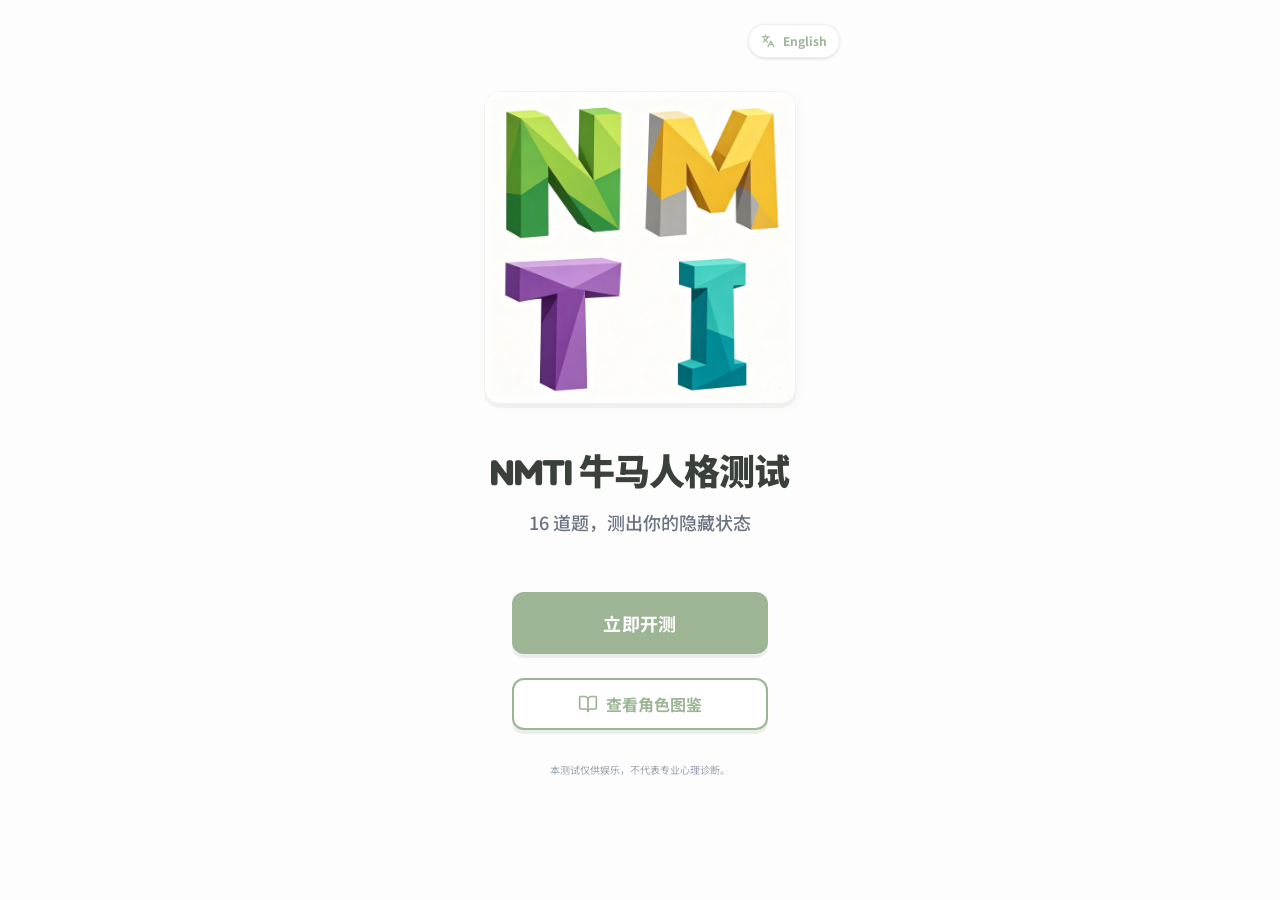
==== public/nmti-app/index.html @ bafdb342 "Fix desktop AI interaction and PPT dragging" ====
<!doctype html>
<html lang="zh-CN">
<head>
  <meta charset="UTF-8">
  <meta name="viewport" content="width=device-width, initial-scale=1.0">
  <title>NMTI 牛马人格测试</title>
  <link rel="stylesheet" href="./assets/index.css">
</head>
<body>
  <div id="root"></div>
  <script type="module" src="./assets/index.js"></script>
</body>
</html>
---- public/nmti-app/assets/index.css ----
@import"https://fonts.googleapis.com/css2?family=Fredoka:wght@400;600&family=Noto+Sans+SC:wght@400;700&display=swap";/*! tailwindcss v4.3.0 | MIT License | https://tailwindcss.com */@layer properties{@supports (((-webkit-hyphens:none)) and (not (margin-trim:inline))) or ((-moz-orient:inline) and (not (color:rgb(from red r g b)))){*,:before,:after,::backdrop{--tw-space-y-reverse:0;--tw-border-style:solid;--tw-leading:initial;--tw-font-weight:initial;--tw-tracking:initial;--tw-shadow:0 0 #0000;--tw-shadow-color:initial;--tw-shadow-alpha:100%;--tw-inset-shadow:0 0 #0000;--tw-inset-shadow-color:initial;--tw-inset-shadow-alpha:100%;--tw-ring-color:initial;--tw-ring-shadow:0 0 #0000;--tw-inset-ring-color:initial;--tw-inset-ring-shadow:0 0 #0000;--tw-ring-inset:initial;--tw-ring-offset-width:0px;--tw-ring-offset-color:#fff;--tw-ring-offset-shadow:0 0 #0000;--tw-blur:initial;--tw-brightness:initial;--tw-contrast:initial;--tw-grayscale:initial;--tw-hue-rotate:initial;--tw-invert:initial;--tw-opacity:initial;--tw-saturate:initial;--tw-sepia:initial;--tw-drop-shadow:initial;--tw-drop-shadow-color:initial;--tw-drop-shadow-alpha:100%;--tw-drop-shadow-size:initial;--tw-backdrop-blur:initial;--tw-backdrop-brightness:initial;--tw-backdrop-contrast:initial;--tw-backdrop-grayscale:initial;--tw-backdrop-hue-rotate:initial;--tw-backdrop-invert:initial;--tw-backdrop-opacity:initial;--tw-backdrop-saturate:initial;--tw-backdrop-sepia:initial;--tw-scale-x:1;--tw-scale-y:1;--tw-scale-z:1}}}@layer theme{:root,:host{--font-sans:"Noto Sans SC", "PingFang SC", "Microsoft YaHei", sans-serif;--font-mono:ui-monospace, SFMono-Regular, Menlo, Monaco, Consolas, "Liberation Mono", "Courier New", monospace;--color-gray-50:oklch(98.5% .002 247.839);--color-gray-100:oklch(96.7% .003 264.542);--color-gray-200:oklch(92.8% .006 264.531);--color-gray-400:oklch(70.7% .022 261.325);--color-gray-500:oklch(55.1% .027 264.364);--color-gray-600:oklch(44.6% .03 256.802);--color-gray-700:oklch(37.3% .034 259.733);--color-white:#fff;--spacing:.25rem;--container-md:28rem;--text-xs:.75rem;--text-xs--line-height:calc(1 / .75);--text-sm:.875rem;--text-sm--line-height:calc(1.25 / .875);--text-base:1rem;--text-base--line-height: 1.5 ;--text-lg:1.125rem;--text-lg--line-height:calc(1.75 / 1.125);--text-xl:1.25rem;--text-xl--line-height:calc(1.75 / 1.25);--text-2xl:1.5rem;--text-2xl--line-height:calc(2 / 1.5);--text-4xl:2.25rem;--text-4xl--line-height:calc(2.5 / 2.25);--font-weight-medium:500;--font-weight-bold:700;--font-weight-black:900;--tracking-tight:-.025em;--tracking-wide:.025em;--tracking-wider:.05em;--tracking-widest:.1em;--leading-relaxed:1.625;--radius-lg:.5rem;--radius-xl:.75rem;--radius-2xl:1rem;--default-transition-duration:.15s;--default-transition-timing-function:cubic-bezier(.4, 0, .2, 1);--default-font-family:var(--font-sans);--default-mono-font-family:var(--font-mono);--font-display:"Fredoka", "Noto Sans SC", sans-serif;--color-nmti-bg:#f2f5f2;--color-nmti-text:#3a403a}}@layer base{*,:after,:before,::backdrop{box-sizing:border-box;border:0 solid;margin:0;padding:0}::file-selector-button{box-sizing:border-box;border:0 solid;margin:0;padding:0}html,:host{-webkit-text-size-adjust:100%;-moz-tab-size:4;tab-size:4;line-height:1.5;font-family:var(--default-font-family,ui-sans-serif, system-ui, sans-serif, "Apple Color Emoji", "Segoe UI Emoji", "Segoe UI Symbol", "Noto Color Emoji");font-feature-settings:var(--default-font-feature-settings,normal);font-variation-settings:var(--default-font-variation-settings,normal);-webkit-tap-highlight-color:transparent}hr{height:0;color:inherit;border-top-width:1px}abbr:where([title]){-webkit-text-decoration:underline dotted;text-decoration:underline dotted}h1,h2,h3,h4,h5,h6{font-size:inherit;font-weight:inherit}a{color:inherit;-webkit-text-decoration:inherit;text-decoration:inherit}b,strong{font-weight:bolder}code,kbd,samp,pre{font-family:var(--default-mono-font-family,ui-monospace, SFMono-Regular, Menlo, Monaco, Consolas, "Liberation Mono", "Courier New", monospace);font-feature-settings:var(--default-mono-font-feature-settings,normal);font-variation-settings:var(--default-mono-font-variation-settings,normal);font-size:1em}small{font-size:80%}sub,sup{vertical-align:baseline;font-size:75%;line-height:0;position:relative}sub{bottom:-.25em}sup{top:-.5em}table{text-indent:0;border-color:inherit;border-collapse:collapse}:-moz-focusring{outline:auto}progress{vertical-align:baseline}summary{display:list-item}ol,ul,menu{list-style:none}img,svg,video,canvas,audio,iframe,embed,object{vertical-align:middle;display:block}img,video{max-width:100%;height:auto}button,input,select,optgroup,textarea{font:inherit;font-feature-settings:inherit;font-variation-settings:inherit;letter-spacing:inherit;color:inherit;opacity:1;background-color:#0000;border-radius:0}::file-selector-button{font:inherit;font-feature-settings:inherit;font-variation-settings:inherit;letter-spacing:inherit;color:inherit;opacity:1;background-color:#0000;border-radius:0}:where(select:is([multiple],[size])) optgroup{font-weight:bolder}:where(select:is([multiple],[size])) optgroup option{padding-inline-start:20px}::file-selector-button{margin-inline-end:4px}::placeholder{opacity:1}@supports (not ((-webkit-appearance:-apple-pay-button))) or (contain-intrinsic-size:1px){::placeholder{color:currentColor}@supports (color:color-mix(in lab,red,red)){::placeholder{color:color-mix(in oklab,currentcolor 50%,transparent)}}}textarea{resize:vertical}::-webkit-search-decoration{-webkit-appearance:none}::-webkit-date-and-time-value{min-height:1lh;text-align:inherit}::-webkit-datetime-edit{display:inline-flex}::-webkit-datetime-edit-fields-wrapper{padding:0}::-webkit-datetime-edit{padding-block:0}::-webkit-datetime-edit-year-field{padding-block:0}::-webkit-datetime-edit-month-field{padding-block:0}::-webkit-datetime-edit-day-field{padding-block:0}::-webkit-datetime-edit-hour-field{padding-block:0}::-webkit-datetime-edit-minute-field{padding-block:0}::-webkit-datetime-edit-second-field{padding-block:0}::-webkit-datetime-edit-millisecond-field{padding-block:0}::-webkit-datetime-edit-meridiem-field{padding-block:0}::-webkit-calendar-picker-indicator{line-height:1}:-moz-ui-invalid{box-shadow:none}button,input:where([type=button],[type=reset],[type=submit]){-webkit-appearance:button;-moz-appearance:button;appearance:button}::file-selector-button{-webkit-appearance:button;-moz-appearance:button;appearance:button}::-webkit-inner-spin-button{height:auto}::-webkit-outer-spin-button{height:auto}[hidden]:where(:not([hidden=until-found])){display:none!important}body{background-color:var(--color-nmti-bg);font-family:var(--font-sans);color:var(--color-nmti-text);-webkit-tap-highlight-color:transparent}.nmti-shadow{border:1px solid #9db49526;box-shadow:4px 4px 12px #00000008,0 4px #9db4951a}.nmti-button-shadow{border:1px solid #9db4954d;box-shadow:0 4px #9db49533}.nmti-button-shadow:active{transform:translateY(3px);box-shadow:0 1px #9db4951a}}@layer components;@layer utilities{.absolute{position:absolute}.relative{position:relative}.-top-4{top:calc(var(--spacing) * -4)}.top-6{top:calc(var(--spacing) * 6)}.-right-2{right:calc(var(--spacing) * -2)}.right-6{right:calc(var(--spacing) * 6)}.mx-auto{margin-inline:auto}.mt-8{margin-top:calc(var(--spacing) * 8)}.mt-12{margin-top:calc(var(--spacing) * 12)}.mb-2{margin-bottom:calc(var(--spacing) * 2)}.mb-3{margin-bottom:calc(var(--spacing) * 3)}.mb-4{margin-bottom:calc(var(--spacing) * 4)}.mb-6{margin-bottom:calc(var(--spacing) * 6)}.mb-8{margin-bottom:calc(var(--spacing) * 8)}.mb-10{margin-bottom:calc(var(--spacing) * 10)}.mb-12{margin-bottom:calc(var(--spacing) * 12)}.mb-14{margin-bottom:calc(var(--spacing) * 14)}.-ml-2{margin-left:calc(var(--spacing) * -2)}.block{display:block}.flex{display:flex}.grid{display:grid}.hidden{display:none}.inline-block{display:inline-block}.h-2{height:calc(var(--spacing) * 2)}.h-5{height:calc(var(--spacing) * 5)}.h-16{height:calc(var(--spacing) * 16)}.h-20{height:calc(var(--spacing) * 20)}.h-64{height:calc(var(--spacing) * 64)}.h-full{height:100%}.min-h-\[160px\]{min-height:160px}.min-h-screen{min-height:100vh}.w-1\.5{width:calc(var(--spacing) * 1.5)}.w-16{width:calc(var(--spacing) * 16)}.w-20{width:calc(var(--spacing) * 20)}.w-64{width:calc(var(--spacing) * 64)}.w-\[85\%\]{width:85%}.w-full{width:100%}.max-w-md{max-width:var(--container-md)}.min-w-\[40px\]{min-width:40px}.flex-1{flex:1}.flex-shrink-0{flex-shrink:0}.rotate-6{rotate:6deg}.grid-cols-1{grid-template-columns:repeat(1,minmax(0,1fr))}.flex-col{flex-direction:column}.flex-wrap{flex-wrap:wrap}.items-center{align-items:center}.items-start{align-items:flex-start}.justify-center{justify-content:center}.gap-2{gap:calc(var(--spacing) * 2)}.gap-4{gap:calc(var(--spacing) * 4)}.gap-6{gap:calc(var(--spacing) * 6)}:where(.space-y-2>:not(:last-child)){--tw-space-y-reverse:0;margin-block-start:calc(calc(var(--spacing) * 2) * var(--tw-space-y-reverse));margin-block-end:calc(calc(var(--spacing) * 2) * calc(1 - var(--tw-space-y-reverse)))}:where(.space-y-3>:not(:last-child)){--tw-space-y-reverse:0;margin-block-start:calc(calc(var(--spacing) * 3) * var(--tw-space-y-reverse));margin-block-end:calc(calc(var(--spacing) * 3) * calc(1 - var(--tw-space-y-reverse)))}:where(.space-y-6>:not(:last-child)){--tw-space-y-reverse:0;margin-block-start:calc(calc(var(--spacing) * 6) * var(--tw-space-y-reverse));margin-block-end:calc(calc(var(--spacing) * 6) * calc(1 - var(--tw-space-y-reverse)))}.overflow-hidden{overflow:hidden}.overflow-x-hidden{overflow-x:hidden}.rounded-2xl{border-radius:var(--radius-2xl)}.rounded-full{border-radius:3.40282e38px}.rounded-lg{border-radius:var(--radius-lg)}.rounded-xl{border-radius:var(--radius-xl)}.border{border-style:var(--tw-border-style);border-width:1px}.border-2{border-style:var(--tw-border-style);border-width:2px}.border-4{border-style:var(--tw-border-style);border-width:4px}.border-t-4{border-top-style:var(--tw-border-style);border-top-width:4px}.border-l-4{border-left-style:var(--tw-border-style);border-left-width:4px}.border-dashed{--tw-border-style:dashed;border-style:dashed}.border-\[\#9db495\]{border-color:#9db495}.border-\[\#9db495\]\/10{border-color:#9db4951a}.border-\[\#9db495\]\/20{border-color:#9db49533}.border-\[\#9db495\]\/30{border-color:#9db4954d}.border-\[\#b89b5e\]{border-color:#b89b5e}.border-gray-100{border-color:var(--color-gray-100)}.border-gray-200{border-color:var(--color-gray-200)}.border-t-\[\#9db495\]{border-top-color:#9db495}.bg-\[\#9db495\]{background-color:#9db495}.bg-\[\#9db495\]\/5{background-color:#9db4950d}.bg-\[\#9db495\]\/30{background-color:#9db4954d}.bg-\[\#b89b5e\]{background-color:#b89b5e}.bg-\[\#eef1ee\]{background-color:#eef1ee}.bg-\[\#f0f3f0\]{background-color:#f0f3f0}.bg-\[\#f2f5f2\]{background-color:#f2f5f2}.bg-\[\#fcfdfc\]{background-color:#fcfdfc}.bg-gray-50{background-color:var(--color-gray-50)}.bg-gray-200{background-color:var(--color-gray-200)}.bg-transparent{background-color:#0000}.bg-white{background-color:var(--color-white)}.bg-white\/50{background-color:#ffffff80}@supports (color:color-mix(in lab,red,red)){.bg-white\/50{background-color:color-mix(in oklab,var(--color-white) 50%,transparent)}}.bg-white\/80{background-color:#fffc}@supports (color:color-mix(in lab,red,red)){.bg-white\/80{background-color:color-mix(in oklab,var(--color-white) 80%,transparent)}}.object-cover{object-fit:cover}.p-2{padding:calc(var(--spacing) * 2)}.p-3{padding:calc(var(--spacing) * 3)}.p-5{padding:calc(var(--spacing) * 5)}.p-6{padding:calc(var(--spacing) * 6)}.p-8{padding:calc(var(--spacing) * 8)}.p-10{padding:calc(var(--spacing) * 10)}.px-3{padding-inline:calc(var(--spacing) * 3)}.px-4{padding-inline:calc(var(--spacing) * 4)}.px-6{padding-inline:calc(var(--spacing) * 6)}.px-8{padding-inline:calc(var(--spacing) * 8)}.py-1\.5{padding-block:calc(var(--spacing) * 1.5)}.py-2{padding-block:calc(var(--spacing) * 2)}.py-3{padding-block:calc(var(--spacing) * 3)}.py-4{padding-block:calc(var(--spacing) * 4)}.py-10{padding-block:calc(var(--spacing) * 10)}.pt-4{padding-top:calc(var(--spacing) * 4)}.pt-10{padding-top:calc(var(--spacing) * 10)}.pb-6{padding-bottom:calc(var(--spacing) * 6)}.pb-8{padding-bottom:calc(var(--spacing) * 8)}.pb-12{padding-bottom:calc(var(--spacing) * 12)}.text-center{text-align:center}.text-left{text-align:left}.font-display{font-family:var(--font-display)}.text-2xl{font-size:var(--text-2xl);line-height:var(--tw-leading,var(--text-2xl--line-height))}.text-4xl{font-size:var(--text-4xl);line-height:var(--tw-leading,var(--text-4xl--line-height))}.text-base{font-size:var(--text-base);line-height:var(--tw-leading,var(--text-base--line-height))}.text-lg{font-size:var(--text-lg);line-height:var(--tw-leading,var(--text-lg--line-height))}.text-sm{font-size:var(--text-sm);line-height:var(--tw-leading,var(--text-sm--line-height))}.text-xl{font-size:var(--text-xl);line-height:var(--tw-leading,var(--text-xl--line-height))}.text-xs{font-size:var(--text-xs);line-height:var(--tw-leading,var(--text-xs--line-height))}.text-\[10px\]{font-size:10px}.leading-relaxed{--tw-leading:var(--leading-relaxed);line-height:var(--leading-relaxed)}.font-black{--tw-font-weight:var(--font-weight-black);font-weight:var(--font-weight-black)}.font-bold{--tw-font-weight:var(--font-weight-bold);font-weight:var(--font-weight-bold)}.font-medium{--tw-font-weight:var(--font-weight-medium);font-weight:var(--font-weight-medium)}.tracking-tight{--tw-tracking:var(--tracking-tight);letter-spacing:var(--tracking-tight)}.tracking-wide{--tw-tracking:var(--tracking-wide);letter-spacing:var(--tracking-wide)}.tracking-wider{--tw-tracking:var(--tracking-wider);letter-spacing:var(--tracking-wider)}.tracking-widest{--tw-tracking:var(--tracking-widest);letter-spacing:var(--tracking-widest)}.text-\[\#3a403a\]{color:#3a403a}.text-\[\#9db495\]{color:#9db495}.text-\[\#9db495\]\/50{color:#9db49580}.text-\[\#9db495\]\/60{color:#9db49599}.text-\[\#b89b5e\]{color:#b89b5e}.text-gray-400{color:var(--color-gray-400)}.text-gray-500{color:var(--color-gray-500)}.text-gray-600{color:var(--color-gray-600)}.text-gray-700{color:var(--color-gray-700)}.text-white{color:var(--color-white)}.uppercase{text-transform:uppercase}.italic{font-style:italic}.opacity-60{opacity:.6}.shadow-lg{--tw-shadow:0 10px 15px -3px var(--tw-shadow-color,#0000001a), 0 4px 6px -4px var(--tw-shadow-color,#0000001a);box-shadow:var(--tw-inset-shadow),var(--tw-inset-ring-shadow),var(--tw-ring-offset-shadow),var(--tw-ring-shadow),var(--tw-shadow)}.shadow-sm{--tw-shadow:0 1px 3px 0 var(--tw-shadow-color,#0000001a), 0 1px 2px -1px var(--tw-shadow-color,#0000001a);box-shadow:var(--tw-inset-shadow),var(--tw-inset-ring-shadow),var(--tw-ring-offset-shadow),var(--tw-ring-shadow),var(--tw-shadow)}.grayscale{--tw-grayscale:grayscale(100%);filter:var(--tw-blur,) var(--tw-brightness,) var(--tw-contrast,) var(--tw-grayscale,) var(--tw-hue-rotate,) var(--tw-invert,) var(--tw-saturate,) var(--tw-sepia,) var(--tw-drop-shadow,)}.backdrop-blur{--tw-backdrop-blur:blur(8px);-webkit-backdrop-filter:var(--tw-backdrop-blur,) var(--tw-backdrop-brightness,) var(--tw-backdrop-contrast,) var(--tw-backdrop-grayscale,) var(--tw-backdrop-hue-rotate,) var(--tw-backdrop-invert,) var(--tw-backdrop-opacity,) var(--tw-backdrop-saturate,) var(--tw-backdrop-sepia,);backdrop-filter:var(--tw-backdrop-blur,) var(--tw-backdrop-brightness,) var(--tw-backdrop-contrast,) var(--tw-backdrop-grayscale,) var(--tw-backdrop-hue-rotate,) var(--tw-backdrop-invert,) var(--tw-backdrop-opacity,) var(--tw-backdrop-saturate,) var(--tw-backdrop-sepia,)}.transition{transition-property:color,background-color,border-color,outline-color,text-decoration-color,fill,stroke,--tw-gradient-from,--tw-gradient-via,--tw-gradient-to,opacity,box-shadow,transform,translate,scale,rotate,filter,-webkit-backdrop-filter,backdrop-filter,display,content-visibility,overlay,pointer-events;transition-timing-function:var(--tw-ease,var(--default-transition-timing-function));transition-duration:var(--tw-duration,var(--default-transition-duration))}.transition-all{transition-property:all;transition-timing-function:var(--tw-ease,var(--default-transition-timing-function));transition-duration:var(--tw-duration,var(--default-transition-duration))}.select-none{-webkit-user-select:none;user-select:none}@media(hover:hover){.hover\:border-\[\#9db495\]\/30:hover{border-color:#9db4954d}}.active\:scale-95:active{--tw-scale-x:95%;--tw-scale-y:95%;--tw-scale-z:95%;scale:var(--tw-scale-x) var(--tw-scale-y)}}.page-enter{opacity:0;transform:translateY(10px)}.page-enter-active{opacity:1;transition:opacity .3s,transform .3s;transform:translateY(0)}@property --tw-space-y-reverse{syntax:"*";inherits:false;initial-value:0}@property --tw-border-style{syntax:"*";inherits:false;initial-value:solid}@property --tw-leading{syntax:"*";inherits:false}@property --tw-font-weight{syntax:"*";inherits:false}@property --tw-tracking{syntax:"*";inherits:false}@property --tw-shadow{syntax:"*";inherits:false;initial-value:0 0 #0000}@property --tw-shadow-color{syntax:"*";inherits:false}@property --tw-shadow-alpha{syntax:"<percentage>";inherits:false;initial-value:100%}@property --tw-inset-shadow{syntax:"*";inherits:false;initial-value:0 0 #0000}@property --tw-inset-shadow-color{syntax:"*";inherits:false}@property --tw-inset-shadow-alpha{syntax:"<percentage>";inherits:false;initial-value:100%}@property --tw-ring-color{syntax:"*";inherits:false}@property --tw-ring-shadow{syntax:"*";inherits:false;initial-value:0 0 #0000}@property --tw-inset-ring-color{syntax:"*";inherits:false}@property --tw-inset-ring-shadow{syntax:"*";inherits:false;initial-value:0 0 #0000}@property --tw-ring-inset{syntax:"*";inherits:false}@property --tw-ring-offset-width{syntax:"<length>";inherits:false;initial-value:0}@property --tw-ring-offset-color{syntax:"*";inherits:false;initial-value:#fff}@property --tw-ring-offset-shadow{syntax:"*";inherits:false;initial-value:0 0 #0000}@property --tw-blur{syntax:"*";inherits:false}@property --tw-brightness{syntax:"*";inherits:false}@property --tw-contrast{syntax:"*";inherits:false}@property --tw-grayscale{syntax:"*";inherits:false}@property --tw-hue-rotate{syntax:"*";inherits:false}@property --tw-invert{syntax:"*";inherits:false}@property --tw-opacity{syntax:"*";inherits:false}@property --tw-saturate{syntax:"*";inherits:false}@property --tw-sepia{syntax:"*";inherits:false}@property --tw-drop-shadow{syntax:"*";inherits:false}@property --tw-drop-shadow-color{syntax:"*";inherits:false}@property --tw-drop-shadow-alpha{syntax:"<percentage>";inherits:false;initial-value:100%}@property --tw-drop-shadow-size{syntax:"*";inherits:false}@property --tw-backdrop-blur{syntax:"*";inherits:false}@property --tw-backdrop-brightness{syntax:"*";inherits:false}@property --tw-backdrop-contrast{syntax:"*";inherits:false}@property --tw-backdrop-grayscale{syntax:"*";inherits:false}@property --tw-backdrop-hue-rotate{syntax:"*";inherits:false}@property --tw-backdrop-invert{syntax:"*";inherits:false}@property --tw-backdrop-opacity{syntax:"*";inherits:false}@property --tw-backdrop-saturate{syntax:"*";inherits:false}@property --tw-backdrop-sepia{syntax:"*";inherits:false}@property --tw-scale-x{syntax:"*";inherits:false;initial-value:1}@property --tw-scale-y{syntax:"*";inherits:false;initial-value:1}@property --tw-scale-z{syntax:"*";inherits:false;initial-value:1}
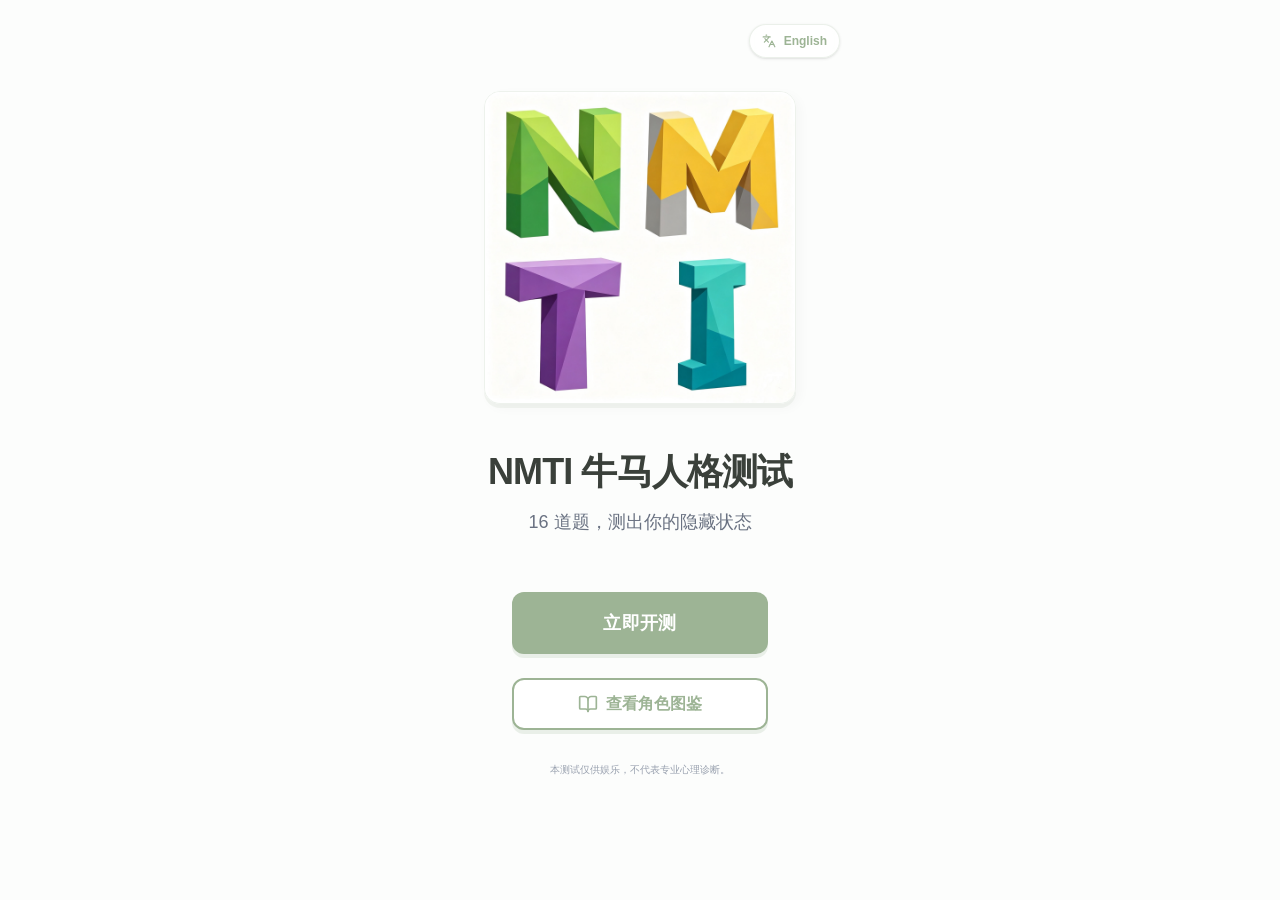
==== commit 181e0db4: "Stabilize desktop NMTI loading" ====
--- a/public/nmti-app/index.html
+++ b/public/nmti-app/index.html
@@ -4,7 +4,8 @@
   <meta charset="UTF-8">
   <meta name="viewport" content="width=device-width, initial-scale=1.0">
   <title>NMTI 牛马人格测试</title>
-  <link rel="stylesheet" href="./assets/index.css">
+  <link rel="stylesheet" href="./assets/index.css?v=20260815-1">
+  <link rel="stylesheet" href="./embed.css?v=20260815-2">
 </head>
 <body>
   <div id="root"></div>
--- a/public/nmti-app/assets/index.css
+++ b/public/nmti-app/assets/index.css
@@ -1 +1 @@
-@import"https://fonts.googleapis.com/css2?family=Fredoka:wght@400;600&family=Noto+Sans+SC:wght@400;700&display=swap";/*! tailwindcss v4.3.0 | MIT License | https://tailwindcss.com */@layer properties{@supports (((-webkit-hyphens:none)) and (not (margin-trim:inline))) or ((-moz-orient:inline) and (not (color:rgb(from red r g b)))){*,:before,:after,::backdrop{--tw-space-y-reverse:0;--tw-border-style:solid;--tw-leading:initial;--tw-font-weight:initial;--tw-tracking:initial;--tw-shadow:0 0 #0000;--tw-shadow-color:initial;--tw-shadow-alpha:100%;--tw-inset-shadow:0 0 #0000;--tw-inset-shadow-color:initial;--tw-inset-shadow-alpha:100%;--tw-ring-color:initial;--tw-ring-shadow:0 0 #0000;--tw-inset-ring-color:initial;--tw-inset-ring-shadow:0 0 #0000;--tw-ring-inset:initial;--tw-ring-offset-width:0px;--tw-ring-offset-color:#fff;--tw-ring-offset-shadow:0 0 #0000;--tw-blur:initial;--tw-brightness:initial;--tw-contrast:initial;--tw-grayscale:initial;--tw-hue-rotate:initial;--tw-invert:initial;--tw-opacity:initial;--tw-saturate:initial;--tw-sepia:initial;--tw-drop-shadow:initial;--tw-drop-shadow-color:initial;--tw-drop-shadow-alpha:100%;--tw-drop-shadow-size:initial;--tw-backdrop-blur:initial;--tw-backdrop-brightness:initial;--tw-backdrop-contrast:initial;--tw-backdrop-grayscale:initial;--tw-backdrop-hue-rotate:initial;--tw-backdrop-invert:initial;--tw-backdrop-opacity:initial;--tw-backdrop-saturate:initial;--tw-backdrop-sepia:initial;--tw-scale-x:1;--tw-scale-y:1;--tw-scale-z:1}}}@layer theme{:root,:host{--font-sans:"Noto Sans SC", "PingFang SC", "Microsoft YaHei", sans-serif;--font-mono:ui-monospace, SFMono-Regular, Menlo, Monaco, Consolas, "Liberation Mono", "Courier New", monospace;--color-gray-50:oklch(98.5% .002 247.839);--color-gray-100:oklch(96.7% .003 264.542);--color-gray-200:oklch(92.8% .006 264.531);--color-gray-400:oklch(70.7% .022 261.325);--color-gray-500:oklch(55.1% .027 264.364);--color-gray-600:oklch(44.6% .03 256.802);--color-gray-700:oklch(37.3% .034 259.733);--color-white:#fff;--spacing:.25rem;--container-md:28rem;--text-xs:.75rem;--text-xs--line-height:calc(1 / .75);--text-sm:.875rem;--text-sm--line-height:calc(1.25 / .875);--text-base:1rem;--text-base--line-height: 1.5 ;--text-lg:1.125rem;--text-lg--line-height:calc(1.75 / 1.125);--text-xl:1.25rem;--text-xl--line-height:calc(1.75 / 1.25);--text-2xl:1.5rem;--text-2xl--line-height:calc(2 / 1.5);--text-4xl:2.25rem;--text-4xl--line-height:calc(2.5 / 2.25);--font-weight-medium:500;--font-weight-bold:700;--font-weight-black:900;--tracking-tight:-.025em;--tracking-wide:.025em;--tracking-wider:.05em;--tracking-widest:.1em;--leading-relaxed:1.625;--radius-lg:.5rem;--radius-xl:.75rem;--radius-2xl:1rem;--default-transition-duration:.15s;--default-transition-timing-function:cubic-bezier(.4, 0, .2, 1);--default-font-family:var(--font-sans);--default-mono-font-family:var(--font-mono);--font-display:"Fredoka", "Noto Sans SC", sans-serif;--color-nmti-bg:#f2f5f2;--color-nmti-text:#3a403a}}@layer base{*,:after,:before,::backdrop{box-sizing:border-box;border:0 solid;margin:0;padding:0}::file-selector-button{box-sizing:border-box;border:0 solid;margin:0;padding:0}html,:host{-webkit-text-size-adjust:100%;-moz-tab-size:4;tab-size:4;line-height:1.5;font-family:var(--default-font-family,ui-sans-serif, system-ui, sans-serif, "Apple Color Emoji", "Segoe UI Emoji", "Segoe UI Symbol", "Noto Color Emoji");font-feature-settings:var(--default-font-feature-settings,normal);font-variation-settings:var(--default-font-variation-settings,normal);-webkit-tap-highlight-color:transparent}hr{height:0;color:inherit;border-top-width:1px}abbr:where([title]){-webkit-text-decoration:underline dotted;text-decoration:underline dotted}h1,h2,h3,h4,h5,h6{font-size:inherit;font-weight:inherit}a{color:inherit;-webkit-text-decoration:inherit;text-decoration:inherit}b,strong{font-weight:bolder}code,kbd,samp,pre{font-family:var(--default-mono-font-family,ui-monospace, SFMono-Regular, Menlo, Monaco, Consolas, "Liberation Mono", "Courier New", monospace);font-feature-settings:var(--default-mono-font-feature-settings,normal);font-variation-settings:var(--default-mono-font-variation-settings,normal);font-size:1em}small{font-size:80%}sub,sup{vertical-align:baseline;font-size:75%;line-height:0;position:relative}sub{bottom:-.25em}sup{top:-.5em}table{text-indent:0;border-color:inherit;border-collapse:collapse}:-moz-focusring{outline:auto}progress{vertical-align:baseline}summary{display:list-item}ol,ul,menu{list-style:none}img,svg,video,canvas,audio,iframe,embed,object{vertical-align:middle;display:block}img,video{max-width:100%;height:auto}button,input,select,optgroup,textarea{font:inherit;font-feature-settings:inherit;font-variation-settings:inherit;letter-spacing:inherit;color:inherit;opacity:1;background-color:#0000;border-radius:0}::file-selector-button{font:inherit;font-feature-settings:inherit;font-variation-settings:inherit;letter-spacing:inherit;color:inherit;opacity:1;background-color:#0000;border-radius:0}:where(select:is([multiple],[size])) optgroup{font-weight:bolder}:where(select:is([multiple],[size])) optgroup option{padding-inline-start:20px}::file-selector-button{margin-inline-end:4px}::placeholder{opacity:1}@supports (not ((-webkit-appearance:-apple-pay-button))) or (contain-intrinsic-size:1px){::placeholder{color:currentColor}@supports (color:color-mix(in lab,red,red)){::placeholder{color:color-mix(in oklab,currentcolor 50%,transparent)}}}textarea{resize:vertical}::-webkit-search-decoration{-webkit-appearance:none}::-webkit-date-and-time-value{min-height:1lh;text-align:inherit}::-webkit-datetime-edit{display:inline-flex}::-webkit-datetime-edit-fields-wrapper{padding:0}::-webkit-datetime-edit{padding-block:0}::-webkit-datetime-edit-year-field{padding-block:0}::-webkit-datetime-edit-month-field{padding-block:0}::-webkit-datetime-edit-day-field{padding-block:0}::-webkit-datetime-edit-hour-field{padding-block:0}::-webkit-datetime-edit-minute-field{padding-block:0}::-webkit-datetime-edit-second-field{padding-block:0}::-webkit-datetime-edit-millisecond-field{padding-block:0}::-webkit-datetime-edit-meridiem-field{padding-block:0}::-webkit-calendar-picker-indicator{line-height:1}:-moz-ui-invalid{box-shadow:none}button,input:where([type=button],[type=reset],[type=submit]){-webkit-appearance:button;-moz-appearance:button;appearance:button}::file-selector-button{-webkit-appearance:button;-moz-appearance:button;appearance:button}::-webkit-inner-spin-button{height:auto}::-webkit-outer-spin-button{height:auto}[hidden]:where(:not([hidden=until-found])){display:none!important}body{background-color:var(--color-nmti-bg);font-family:var(--font-sans);color:var(--color-nmti-text);-webkit-tap-highlight-color:transparent}.nmti-shadow{border:1px solid #9db49526;box-shadow:4px 4px 12px #00000008,0 4px #9db4951a}.nmti-button-shadow{border:1px solid #9db4954d;box-shadow:0 4px #9db49533}.nmti-button-shadow:active{transform:translateY(3px);box-shadow:0 1px #9db4951a}}@layer components;@layer utilities{.absolute{position:absolute}.relative{position:relative}.-top-4{top:calc(var(--spacing) * -4)}.top-6{top:calc(var(--spacing) * 6)}.-right-2{right:calc(var(--spacing) * -2)}.right-6{right:calc(var(--spacing) * 6)}.mx-auto{margin-inline:auto}.mt-8{margin-top:calc(var(--spacing) * 8)}.mt-12{margin-top:calc(var(--spacing) * 12)}.mb-2{margin-bottom:calc(var(--spacing) * 2)}.mb-3{margin-bottom:calc(var(--spacing) * 3)}.mb-4{margin-bottom:calc(var(--spacing) * 4)}.mb-6{margin-bottom:calc(var(--spacing) * 6)}.mb-8{margin-bottom:calc(var(--spacing) * 8)}.mb-10{margin-bottom:calc(var(--spacing) * 10)}.mb-12{margin-bottom:calc(var(--spacing) * 12)}.mb-14{margin-bottom:calc(var(--spacing) * 14)}.-ml-2{margin-left:calc(var(--spacing) * -2)}.block{display:block}.flex{display:flex}.grid{display:grid}.hidden{display:none}.inline-block{display:inline-block}.h-2{height:calc(var(--spacing) * 2)}.h-5{height:calc(var(--spacing) * 5)}.h-16{height:calc(var(--spacing) * 16)}.h-20{height:calc(var(--spacing) * 20)}.h-64{height:calc(var(--spacing) * 64)}.h-full{height:100%}.min-h-\[160px\]{min-height:160px}.min-h-screen{min-height:100vh}.w-1\.5{width:calc(var(--spacing) * 1.5)}.w-16{width:calc(var(--spacing) * 16)}.w-20{width:calc(var(--spacing) * 20)}.w-64{width:calc(var(--spacing) * 64)}.w-\[85\%\]{width:85%}.w-full{width:100%}.max-w-md{max-width:var(--container-md)}.min-w-\[40px\]{min-width:40px}.flex-1{flex:1}.flex-shrink-0{flex-shrink:0}.rotate-6{rotate:6deg}.grid-cols-1{grid-template-columns:repeat(1,minmax(0,1fr))}.flex-col{flex-direction:column}.flex-wrap{flex-wrap:wrap}.items-center{align-items:center}.items-start{align-items:flex-start}.justify-center{justify-content:center}.gap-2{gap:calc(var(--spacing) * 2)}.gap-4{gap:calc(var(--spacing) * 4)}.gap-6{gap:calc(var(--spacing) * 6)}:where(.space-y-2>:not(:last-child)){--tw-space-y-reverse:0;margin-block-start:calc(calc(var(--spacing) * 2) * var(--tw-space-y-reverse));margin-block-end:calc(calc(var(--spacing) * 2) * calc(1 - var(--tw-space-y-reverse)))}:where(.space-y-3>:not(:last-child)){--tw-space-y-reverse:0;margin-block-start:calc(calc(var(--spacing) * 3) * var(--tw-space-y-reverse));margin-block-end:calc(calc(var(--spacing) * 3) * calc(1 - var(--tw-space-y-reverse)))}:where(.space-y-6>:not(:last-child)){--tw-space-y-reverse:0;margin-block-start:calc(calc(var(--spacing) * 6) * var(--tw-space-y-reverse));margin-block-end:calc(calc(var(--spacing) * 6) * calc(1 - var(--tw-space-y-reverse)))}.overflow-hidden{overflow:hidden}.overflow-x-hidden{overflow-x:hidden}.rounded-2xl{border-radius:var(--radius-2xl)}.rounded-full{border-radius:3.40282e38px}.rounded-lg{border-radius:var(--radius-lg)}.rounded-xl{border-radius:var(--radius-xl)}.border{border-style:var(--tw-border-style);border-width:1px}.border-2{border-style:var(--tw-border-style);border-width:2px}.border-4{border-style:var(--tw-border-style);border-width:4px}.border-t-4{border-top-style:var(--tw-border-style);border-top-width:4px}.border-l-4{border-left-style:var(--tw-border-style);border-left-width:4px}.border-dashed{--tw-border-style:dashed;border-style:dashed}.border-\[\#9db495\]{border-color:#9db495}.border-\[\#9db495\]\/10{border-color:#9db4951a}.border-\[\#9db495\]\/20{border-color:#9db49533}.border-\[\#9db495\]\/30{border-color:#9db4954d}.border-\[\#b89b5e\]{border-color:#b89b5e}.border-gray-100{border-color:var(--color-gray-100)}.border-gray-200{border-color:var(--color-gray-200)}.border-t-\[\#9db495\]{border-top-color:#9db495}.bg-\[\#9db495\]{background-color:#9db495}.bg-\[\#9db495\]\/5{background-color:#9db4950d}.bg-\[\#9db495\]\/30{background-color:#9db4954d}.bg-\[\#b89b5e\]{background-color:#b89b5e}.bg-\[\#eef1ee\]{background-color:#eef1ee}.bg-\[\#f0f3f0\]{background-color:#f0f3f0}.bg-\[\#f2f5f2\]{background-color:#f2f5f2}.bg-\[\#fcfdfc\]{background-color:#fcfdfc}.bg-gray-50{background-color:var(--color-gray-50)}.bg-gray-200{background-color:var(--color-gray-200)}.bg-transparent{background-color:#0000}.bg-white{background-color:var(--color-white)}.bg-white\/50{background-color:#ffffff80}@supports (color:color-mix(in lab,red,red)){.bg-white\/50{background-color:color-mix(in oklab,var(--color-white) 50%,transparent)}}.bg-white\/80{background-color:#fffc}@supports (color:color-mix(in lab,red,red)){.bg-white\/80{background-color:color-mix(in oklab,var(--color-white) 80%,transparent)}}.object-cover{object-fit:cover}.p-2{padding:calc(var(--spacing) * 2)}.p-3{padding:calc(var(--spacing) * 3)}.p-5{padding:calc(var(--spacing) * 5)}.p-6{padding:calc(var(--spacing) * 6)}.p-8{padding:calc(var(--spacing) * 8)}.p-10{padding:calc(var(--spacing) * 10)}.px-3{padding-inline:calc(var(--spacing) * 3)}.px-4{padding-inline:calc(var(--spacing) * 4)}.px-6{padding-inline:calc(var(--spacing) * 6)}.px-8{padding-inline:calc(var(--spacing) * 8)}.py-1\.5{padding-block:calc(var(--spacing) * 1.5)}.py-2{padding-block:calc(var(--spacing) * 2)}.py-3{padding-block:calc(var(--spacing) * 3)}.py-4{padding-block:calc(var(--spacing) * 4)}.py-10{padding-block:calc(var(--spacing) * 10)}.pt-4{padding-top:calc(var(--spacing) * 4)}.pt-10{padding-top:calc(var(--spacing) * 10)}.pb-6{padding-bottom:calc(var(--spacing) * 6)}.pb-8{padding-bottom:calc(var(--spacing) * 8)}.pb-12{padding-bottom:calc(var(--spacing) * 12)}.text-center{text-align:center}.text-left{text-align:left}.font-display{font-family:var(--font-display)}.text-2xl{font-size:var(--text-2xl);line-height:var(--tw-leading,var(--text-2xl--line-height))}.text-4xl{font-size:var(--text-4xl);line-height:var(--tw-leading,var(--text-4xl--line-height))}.text-base{font-size:var(--text-base);line-height:var(--tw-leading,var(--text-base--line-height))}.text-lg{font-size:var(--text-lg);line-height:var(--tw-leading,var(--text-lg--line-height))}.text-sm{font-size:var(--text-sm);line-height:var(--tw-leading,var(--text-sm--line-height))}.text-xl{font-size:var(--text-xl);line-height:var(--tw-leading,var(--text-xl--line-height))}.text-xs{font-size:var(--text-xs);line-height:var(--tw-leading,var(--text-xs--line-height))}.text-\[10px\]{font-size:10px}.leading-relaxed{--tw-leading:var(--leading-relaxed);line-height:var(--leading-relaxed)}.font-black{--tw-font-weight:var(--font-weight-black);font-weight:var(--font-weight-black)}.font-bold{--tw-font-weight:var(--font-weight-bold);font-weight:var(--font-weight-bold)}.font-medium{--tw-font-weight:var(--font-weight-medium);font-weight:var(--font-weight-medium)}.tracking-tight{--tw-tracking:var(--tracking-tight);letter-spacing:var(--tracking-tight)}.tracking-wide{--tw-tracking:var(--tracking-wide);letter-spacing:var(--tracking-wide)}.tracking-wider{--tw-tracking:var(--tracking-wider);letter-spacing:var(--tracking-wider)}.tracking-widest{--tw-tracking:var(--tracking-widest);letter-spacing:var(--tracking-widest)}.text-\[\#3a403a\]{color:#3a403a}.text-\[\#9db495\]{color:#9db495}.text-\[\#9db495\]\/50{color:#9db49580}.text-\[\#9db495\]\/60{color:#9db49599}.text-\[\#b89b5e\]{color:#b89b5e}.text-gray-400{color:var(--color-gray-400)}.text-gray-500{color:var(--color-gray-500)}.text-gray-600{color:var(--color-gray-600)}.text-gray-700{color:var(--color-gray-700)}.text-white{color:var(--color-white)}.uppercase{text-transform:uppercase}.italic{font-style:italic}.opacity-60{opacity:.6}.shadow-lg{--tw-shadow:0 10px 15px -3px var(--tw-shadow-color,#0000001a), 0 4px 6px -4px var(--tw-shadow-color,#0000001a);box-shadow:var(--tw-inset-shadow),var(--tw-inset-ring-shadow),var(--tw-ring-offset-shadow),var(--tw-ring-shadow),var(--tw-shadow)}.shadow-sm{--tw-shadow:0 1px 3px 0 var(--tw-shadow-color,#0000001a), 0 1px 2px -1px var(--tw-shadow-color,#0000001a);box-shadow:var(--tw-inset-shadow),var(--tw-inset-ring-shadow),var(--tw-ring-offset-shadow),var(--tw-ring-shadow),var(--tw-shadow)}.grayscale{--tw-grayscale:grayscale(100%);filter:var(--tw-blur,) var(--tw-brightness,) var(--tw-contrast,) var(--tw-grayscale,) var(--tw-hue-rotate,) var(--tw-invert,) var(--tw-saturate,) var(--tw-sepia,) var(--tw-drop-shadow,)}.backdrop-blur{--tw-backdrop-blur:blur(8px);-webkit-backdrop-filter:var(--tw-backdrop-blur,) var(--tw-backdrop-brightness,) var(--tw-backdrop-contrast,) var(--tw-backdrop-grayscale,) var(--tw-backdrop-hue-rotate,) var(--tw-backdrop-invert,) var(--tw-backdrop-opacity,) var(--tw-backdrop-saturate,) var(--tw-backdrop-sepia,);backdrop-filter:var(--tw-backdrop-blur,) var(--tw-backdrop-brightness,) var(--tw-backdrop-contrast,) var(--tw-backdrop-grayscale,) var(--tw-backdrop-hue-rotate,) var(--tw-backdrop-invert,) var(--tw-backdrop-opacity,) var(--tw-backdrop-saturate,) var(--tw-backdrop-sepia,)}.transition{transition-property:color,background-color,border-color,outline-color,text-decoration-color,fill,stroke,--tw-gradient-from,--tw-gradient-via,--tw-gradient-to,opacity,box-shadow,transform,translate,scale,rotate,filter,-webkit-backdrop-filter,backdrop-filter,display,content-visibility,overlay,pointer-events;transition-timing-function:var(--tw-ease,var(--default-transition-timing-function));transition-duration:var(--tw-duration,var(--default-transition-duration))}.transition-all{transition-property:all;transition-timing-function:var(--tw-ease,var(--default-transition-timing-function));transition-duration:var(--tw-duration,var(--default-transition-duration))}.select-none{-webkit-user-select:none;user-select:none}@media(hover:hover){.hover\:border-\[\#9db495\]\/30:hover{border-color:#9db4954d}}.active\:scale-95:active{--tw-scale-x:95%;--tw-scale-y:95%;--tw-scale-z:95%;scale:var(--tw-scale-x) var(--tw-scale-y)}}.page-enter{opacity:0;transform:translateY(10px)}.page-enter-active{opacity:1;transition:opacity .3s,transform .3s;transform:translateY(0)}@property --tw-space-y-reverse{syntax:"*";inherits:false;initial-value:0}@property --tw-border-style{syntax:"*";inherits:false;initial-value:solid}@property --tw-leading{syntax:"*";inherits:false}@property --tw-font-weight{syntax:"*";inherits:false}@property --tw-tracking{syntax:"*";inherits:false}@property --tw-shadow{syntax:"*";inherits:false;initial-value:0 0 #0000}@property --tw-shadow-color{syntax:"*";inherits:false}@property --tw-shadow-alpha{syntax:"<percentage>";inherits:false;initial-value:100%}@property --tw-inset-shadow{syntax:"*";inherits:false;initial-value:0 0 #0000}@property --tw-inset-shadow-color{syntax:"*";inherits:false}@property --tw-inset-shadow-alpha{syntax:"<percentage>";inherits:false;initial-value:100%}@property --tw-ring-color{syntax:"*";inherits:false}@property --tw-ring-shadow{syntax:"*";inherits:false;initial-value:0 0 #0000}@property --tw-inset-ring-color{syntax:"*";inherits:false}@property --tw-inset-ring-shadow{syntax:"*";inherits:false;initial-value:0 0 #0000}@property --tw-ring-inset{syntax:"*";inherits:false}@property --tw-ring-offset-width{syntax:"<length>";inherits:false;initial-value:0}@property --tw-ring-offset-color{syntax:"*";inherits:false;initial-value:#fff}@property --tw-ring-offset-shadow{syntax:"*";inherits:false;initial-value:0 0 #0000}@property --tw-blur{syntax:"*";inherits:false}@property --tw-brightness{syntax:"*";inherits:false}@property --tw-contrast{syntax:"*";inherits:false}@property --tw-grayscale{syntax:"*";inherits:false}@property --tw-hue-rotate{syntax:"*";inherits:false}@property --tw-invert{syntax:"*";inherits:false}@property --tw-opacity{syntax:"*";inherits:false}@property --tw-saturate{syntax:"*";inherits:false}@property --tw-sepia{syntax:"*";inherits:false}@property --tw-drop-shadow{syntax:"*";inherits:false}@property --tw-drop-shadow-color{syntax:"*";inherits:false}@property --tw-drop-shadow-alpha{syntax:"<percentage>";inherits:false;initial-value:100%}@property --tw-drop-shadow-size{syntax:"*";inherits:false}@property --tw-backdrop-blur{syntax:"*";inherits:false}@property --tw-backdrop-brightness{syntax:"*";inherits:false}@property --tw-backdrop-contrast{syntax:"*";inherits:false}@property --tw-backdrop-grayscale{syntax:"*";inherits:false}@property --tw-backdrop-hue-rotate{syntax:"*";inherits:false}@property --tw-backdrop-invert{syntax:"*";inherits:false}@property --tw-backdrop-opacity{syntax:"*";inherits:false}@property --tw-backdrop-saturate{syntax:"*";inherits:false}@property --tw-backdrop-sepia{syntax:"*";inherits:false}@property --tw-scale-x{syntax:"*";inherits:false;initial-value:1}@property --tw-scale-y{syntax:"*";inherits:false;initial-value:1}@property --tw-scale-z{syntax:"*";inherits:false;initial-value:1}
+/*! tailwindcss v4.3.0 | MIT License | https://tailwindcss.com */@layer properties{@supports (((-webkit-hyphens:none)) and (not (margin-trim:inline))) or ((-moz-orient:inline) and (not (color:rgb(from red r g b)))){*,:before,:after,::backdrop{--tw-space-y-reverse:0;--tw-border-style:solid;--tw-leading:initial;--tw-font-weight:initial;--tw-tracking:initial;--tw-shadow:0 0 #0000;--tw-shadow-color:initial;--tw-shadow-alpha:100%;--tw-inset-shadow:0 0 #0000;--tw-inset-shadow-color:initial;--tw-inset-shadow-alpha:100%;--tw-ring-color:initial;--tw-ring-shadow:0 0 #0000;--tw-inset-ring-color:initial;--tw-inset-ring-shadow:0 0 #0000;--tw-ring-inset:initial;--tw-ring-offset-width:0px;--tw-ring-offset-color:#fff;--tw-ring-offset-shadow:0 0 #0000;--tw-blur:initial;--tw-brightness:initial;--tw-contrast:initial;--tw-grayscale:initial;--tw-hue-rotate:initial;--tw-invert:initial;--tw-opacity:initial;--tw-saturate:initial;--tw-sepia:initial;--tw-drop-shadow:initial;--tw-drop-shadow-color:initial;--tw-drop-shadow-alpha:100%;--tw-drop-shadow-size:initial;--tw-backdrop-blur:initial;--tw-backdrop-brightness:initial;--tw-backdrop-contrast:initial;--tw-backdrop-grayscale:initial;--tw-backdrop-hue-rotate:initial;--tw-backdrop-invert:initial;--tw-backdrop-opacity:initial;--tw-backdrop-saturate:initial;--tw-backdrop-sepia:initial;--tw-scale-x:1;--tw-scale-y:1;--tw-scale-z:1}}}@layer theme{:root,:host{--font-sans:"Noto Sans SC", "PingFang SC", "Microsoft YaHei", sans-serif;--font-mono:ui-monospace, SFMono-Regular, Menlo, Monaco, Consolas, "Liberation Mono", "Courier New", monospace;--color-gray-50:oklch(98.5% .002 247.839);--color-gray-100:oklch(96.7% .003 264.542);--color-gray-200:oklch(92.8% .006 264.531);--color-gray-400:oklch(70.7% .022 261.325);--color-gray-500:oklch(55.1% .027 264.364);--color-gray-600:oklch(44.6% .03 256.802);--color-gray-700:oklch(37.3% .034 259.733);--color-white:#fff;--spacing:.25rem;--container-md:28rem;--text-xs:.75rem;--text-xs--line-height:calc(1 / .75);--text-sm:.875rem;--text-sm--line-height:calc(1.25 / .875);--text-base:1rem;--text-base--line-height: 1.5 ;--text-lg:1.125rem;--text-lg--line-height:calc(1.75 / 1.125);--text-xl:1.25rem;--text-xl--line-height:calc(1.75 / 1.25);--text-2xl:1.5rem;--text-2xl--line-height:calc(2 / 1.5);--text-4xl:2.25rem;--text-4xl--line-height:calc(2.5 / 2.25);--font-weight-medium:500;--font-weight-bold:700;--font-weight-black:900;--tracking-tight:-.025em;--tracking-wide:.025em;--tracking-wider:.05em;--tracking-widest:.1em;--leading-relaxed:1.625;--radius-lg:.5rem;--radius-xl:.75rem;--radius-2xl:1rem;--default-transition-duration:.15s;--default-transition-timing-function:cubic-bezier(.4, 0, .2, 1);--default-font-family:var(--font-sans);--default-mono-font-family:var(--font-mono);--font-display:"Fredoka", "Noto Sans SC", sans-serif;--color-nmti-bg:#f2f5f2;--color-nmti-text:#3a403a}}@layer base{*,:after,:before,::backdrop{box-sizing:border-box;border:0 solid;margin:0;padding:0}::file-selector-button{box-sizing:border-box;border:0 solid;margin:0;padding:0}html,:host{-webkit-text-size-adjust:100%;-moz-tab-size:4;tab-size:4;line-height:1.5;font-family:var(--default-font-family,ui-sans-serif, system-ui, sans-serif, "Apple Color Emoji", "Segoe UI Emoji", "Segoe UI Symbol", "Noto Color Emoji");font-feature-settings:var(--default-font-feature-settings,normal);font-variation-settings:var(--default-font-variation-settings,normal);-webkit-tap-highlight-color:transparent}hr{height:0;color:inherit;border-top-width:1px}abbr:where([title]){-webkit-text-decoration:underline dotted;text-decoration:underline dotted}h1,h2,h3,h4,h5,h6{font-size:inherit;font-weight:inherit}a{color:inherit;-webkit-text-decoration:inherit;text-decoration:inherit}b,strong{font-weight:bolder}code,kbd,samp,pre{font-family:var(--default-mono-font-family,ui-monospace, SFMono-Regular, Menlo, Monaco, Consolas, "Liberation Mono", "Courier New", monospace);font-feature-settings:var(--default-mono-font-feature-settings,normal);font-variation-settings:var(--default-mono-font-variation-settings,normal);font-size:1em}small{font-size:80%}sub,sup{vertical-align:baseline;font-size:75%;line-height:0;position:relative}sub{bottom:-.25em}sup{top:-.5em}table{text-indent:0;border-color:inherit;border-collapse:collapse}:-moz-focusring{outline:auto}progress{vertical-align:baseline}summary{display:list-item}ol,ul,menu{list-style:none}img,svg,video,canvas,audio,iframe,embed,object{vertical-align:middle;display:block}img,video{max-width:100%;height:auto}button,input,select,optgroup,textarea{font:inherit;font-feature-settings:inherit;font-variation-settings:inherit;letter-spacing:inherit;color:inherit;opacity:1;background-color:#0000;border-radius:0}::file-selector-button{font:inherit;font-feature-settings:inherit;font-variation-settings:inherit;letter-spacing:inherit;color:inherit;opacity:1;background-color:#0000;border-radius:0}:where(select:is([multiple],[size])) optgroup{font-weight:bolder}:where(select:is([multiple],[size])) optgroup option{padding-inline-start:20px}::file-selector-button{margin-inline-end:4px}::placeholder{opacity:1}@supports (not ((-webkit-appearance:-apple-pay-button))) or (contain-intrinsic-size:1px){::placeholder{color:currentColor}@supports (color:color-mix(in lab,red,red)){::placeholder{color:color-mix(in oklab,currentcolor 50%,transparent)}}}textarea{resize:vertical}::-webkit-search-decoration{-webkit-appearance:none}::-webkit-date-and-time-value{min-height:1lh;text-align:inherit}::-webkit-datetime-edit{display:inline-flex}::-webkit-datetime-edit-fields-wrapper{padding:0}::-webkit-datetime-edit{padding-block:0}::-webkit-datetime-edit-year-field{padding-block:0}::-webkit-datetime-edit-month-field{padding-block:0}::-webkit-datetime-edit-day-field{padding-block:0}::-webkit-datetime-edit-hour-field{padding-block:0}::-webkit-datetime-edit-minute-field{padding-block:0}::-webkit-datetime-edit-second-field{padding-block:0}::-webkit-datetime-edit-millisecond-field{padding-block:0}::-webkit-datetime-edit-meridiem-field{padding-block:0}::-webkit-calendar-picker-indicator{line-height:1}:-moz-ui-invalid{box-shadow:none}button,input:where([type=button],[type=reset],[type=submit]){-webkit-appearance:button;-moz-appearance:button;appearance:button}::file-selector-button{-webkit-appearance:button;-moz-appearance:button;appearance:button}::-webkit-inner-spin-button{height:auto}::-webkit-outer-spin-button{height:auto}[hidden]:where(:not([hidden=until-found])){display:none!important}body{background-color:var(--color-nmti-bg);font-family:var(--font-sans);color:var(--color-nmti-text);-webkit-tap-highlight-color:transparent}.nmti-shadow{border:1px solid #9db49526;box-shadow:4px 4px 12px #00000008,0 4px #9db4951a}.nmti-button-shadow{border:1px solid #9db4954d;box-shadow:0 4px #9db49533}.nmti-button-shadow:active{transform:translateY(3px);box-shadow:0 1px #9db4951a}}@layer components;@layer utilities{.absolute{position:absolute}.relative{position:relative}.-top-4{top:calc(var(--spacing) * -4)}.top-6{top:calc(var(--spacing) * 6)}.-right-2{right:calc(var(--spacing) * -2)}.right-6{right:calc(var(--spacing) * 6)}.mx-auto{margin-inline:auto}.mt-8{margin-top:calc(var(--spacing) * 8)}.mt-12{margin-top:calc(var(--spacing) * 12)}.mb-2{margin-bottom:calc(var(--spacing) * 2)}.mb-3{margin-bottom:calc(var(--spacing) * 3)}.mb-4{margin-bottom:calc(var(--spacing) * 4)}.mb-6{margin-bottom:calc(var(--spacing) * 6)}.mb-8{margin-bottom:calc(var(--spacing) * 8)}.mb-10{margin-bottom:calc(var(--spacing) * 10)}.mb-12{margin-bottom:calc(var(--spacing) * 12)}.mb-14{margin-bottom:calc(var(--spacing) * 14)}.-ml-2{margin-left:calc(var(--spacing) * -2)}.block{display:block}.flex{display:flex}.grid{display:grid}.hidden{display:none}.inline-block{display:inline-block}.h-2{height:calc(var(--spacing) * 2)}.h-5{height:calc(var(--spacing) * 5)}.h-16{height:calc(var(--spacing) * 16)}.h-20{height:calc(var(--spacing) * 20)}.h-64{height:calc(var(--spacing) * 64)}.h-full{height:100%}.min-h-\[160px\]{min-height:160px}.min-h-screen{min-height:100vh}.w-1\.5{width:calc(var(--spacing) * 1.5)}.w-16{width:calc(var(--spacing) * 16)}.w-20{width:calc(var(--spacing) * 20)}.w-64{width:calc(var(--spacing) * 64)}.w-\[85\%\]{width:85%}.w-full{width:100%}.max-w-md{max-width:var(--container-md)}.min-w-\[40px\]{min-width:40px}.flex-1{flex:1}.flex-shrink-0{flex-shrink:0}.rotate-6{rotate:6deg}.grid-cols-1{grid-template-columns:repeat(1,minmax(0,1fr))}.flex-col{flex-direction:column}.flex-wrap{flex-wrap:wrap}.items-center{align-items:center}.items-start{align-items:flex-start}.justify-center{justify-content:center}.gap-2{gap:calc(var(--spacing) * 2)}.gap-4{gap:calc(var(--spacing) * 4)}.gap-6{gap:calc(var(--spacing) * 6)}:where(.space-y-2>:not(:last-child)){--tw-space-y-reverse:0;margin-block-start:calc(calc(var(--spacing) * 2) * var(--tw-space-y-reverse));margin-block-end:calc(calc(var(--spacing) * 2) * calc(1 - var(--tw-space-y-reverse)))}:where(.space-y-3>:not(:last-child)){--tw-space-y-reverse:0;margin-block-start:calc(calc(var(--spacing) * 3) * var(--tw-space-y-reverse));margin-block-end:calc(calc(var(--spacing) * 3) * calc(1 - var(--tw-space-y-reverse)))}:where(.space-y-6>:not(:last-child)){--tw-space-y-reverse:0;margin-block-start:calc(calc(var(--spacing) * 6) * var(--tw-space-y-reverse));margin-block-end:calc(calc(var(--spacing) * 6) * calc(1 - var(--tw-space-y-reverse)))}.overflow-hidden{overflow:hidden}.overflow-x-hidden{overflow-x:hidden}.rounded-2xl{border-radius:var(--radius-2xl)}.rounded-full{border-radius:3.40282e38px}.rounded-lg{border-radius:var(--radius-lg)}.rounded-xl{border-radius:var(--radius-xl)}.border{border-style:var(--tw-border-style);border-width:1px}.border-2{border-style:var(--tw-border-style);border-width:2px}.border-4{border-style:var(--tw-border-style);border-width:4px}.border-t-4{border-top-style:var(--tw-border-style);border-top-width:4px}.border-l-4{border-left-style:var(--tw-border-style);border-left-width:4px}.border-dashed{--tw-border-style:dashed;border-style:dashed}.border-\[\#9db495\]{border-color:#9db495}.border-\[\#9db495\]\/10{border-color:#9db4951a}.border-\[\#9db495\]\/20{border-color:#9db49533}.border-\[\#9db495\]\/30{border-color:#9db4954d}.border-\[\#b89b5e\]{border-color:#b89b5e}.border-gray-100{border-color:var(--color-gray-100)}.border-gray-200{border-color:var(--color-gray-200)}.border-t-\[\#9db495\]{border-top-color:#9db495}.bg-\[\#9db495\]{background-color:#9db495}.bg-\[\#9db495\]\/5{background-color:#9db4950d}.bg-\[\#9db495\]\/30{background-color:#9db4954d}.bg-\[\#b89b5e\]{background-color:#b89b5e}.bg-\[\#eef1ee\]{background-color:#eef1ee}.bg-\[\#f0f3f0\]{background-color:#f0f3f0}.bg-\[\#f2f5f2\]{background-color:#f2f5f2}.bg-\[\#fcfdfc\]{background-color:#fcfdfc}.bg-gray-50{background-color:var(--color-gray-50)}.bg-gray-200{background-color:var(--color-gray-200)}.bg-transparent{background-color:#0000}.bg-white{background-color:var(--color-white)}.bg-white\/50{background-color:#ffffff80}@supports (color:color-mix(in lab,red,red)){.bg-white\/50{background-color:color-mix(in oklab,var(--color-white) 50%,transparent)}}.bg-white\/80{background-color:#fffc}@supports (color:color-mix(in lab,red,red)){.bg-white\/80{background-color:color-mix(in oklab,var(--color-white) 80%,transparent)}}.object-cover{object-fit:cover}.p-2{padding:calc(var(--spacing) * 2)}.p-3{padding:calc(var(--spacing) * 3)}.p-5{padding:calc(var(--spacing) * 5)}.p-6{padding:calc(var(--spacing) * 6)}.p-8{padding:calc(var(--spacing) * 8)}.p-10{padding:calc(var(--spacing) * 10)}.px-3{padding-inline:calc(var(--spacing) * 3)}.px-4{padding-inline:calc(var(--spacing) * 4)}.px-6{padding-inline:calc(var(--spacing) * 6)}.px-8{padding-inline:calc(var(--spacing) * 8)}.py-1\.5{padding-block:calc(var(--spacing) * 1.5)}.py-2{padding-block:calc(var(--spacing) * 2)}.py-3{padding-block:calc(var(--spacing) * 3)}.py-4{padding-block:calc(var(--spacing) * 4)}.py-10{padding-block:calc(var(--spacing) * 10)}.pt-4{padding-top:calc(var(--spacing) * 4)}.pt-10{padding-top:calc(var(--spacing) * 10)}.pb-6{padding-bottom:calc(var(--spacing) * 6)}.pb-8{padding-bottom:calc(var(--spacing) * 8)}.pb-12{padding-bottom:calc(var(--spacing) * 12)}.text-center{text-align:center}.text-left{text-align:left}.font-display{font-family:var(--font-display)}.text-2xl{font-size:var(--text-2xl);line-height:var(--tw-leading,var(--text-2xl--line-height))}.text-4xl{font-size:var(--text-4xl);line-height:var(--tw-leading,var(--text-4xl--line-height))}.text-base{font-size:var(--text-base);line-height:var(--tw-leading,var(--text-base--line-height))}.text-lg{font-size:var(--text-lg);line-height:var(--tw-leading,var(--text-lg--line-height))}.text-sm{font-size:var(--text-sm);line-height:var(--tw-leading,var(--text-sm--line-height))}.text-xl{font-size:var(--text-xl);line-height:var(--tw-leading,var(--text-xl--line-height))}.text-xs{font-size:var(--text-xs);line-height:var(--tw-leading,var(--text-xs--line-height))}.text-\[10px\]{font-size:10px}.leading-relaxed{--tw-leading:var(--leading-relaxed);line-height:var(--leading-relaxed)}.font-black{--tw-font-weight:var(--font-weight-black);font-weight:var(--font-weight-black)}.font-bold{--tw-font-weight:var(--font-weight-bold);font-weight:var(--font-weight-bold)}.font-medium{--tw-font-weight:var(--font-weight-medium);font-weight:var(--font-weight-medium)}.tracking-tight{--tw-tracking:var(--tracking-tight);letter-spacing:var(--tracking-tight)}.tracking-wide{--tw-tracking:var(--tracking-wide);letter-spacing:var(--tracking-wide)}.tracking-wider{--tw-tracking:var(--tracking-wider);letter-spacing:var(--tracking-wider)}.tracking-widest{--tw-tracking:var(--tracking-widest);letter-spacing:var(--tracking-widest)}.text-\[\#3a403a\]{color:#3a403a}.text-\[\#9db495\]{color:#9db495}.text-\[\#9db495\]\/50{color:#9db49580}.text-\[\#9db495\]\/60{color:#9db49599}.text-\[\#b89b5e\]{color:#b89b5e}.text-gray-400{color:var(--color-gray-400)}.text-gray-500{color:var(--color-gray-500)}.text-gray-600{color:var(--color-gray-600)}.text-gray-700{color:var(--color-gray-700)}.text-white{color:var(--color-white)}.uppercase{text-transform:uppercase}.italic{font-style:italic}.opacity-60{opacity:.6}.shadow-lg{--tw-shadow:0 10px 15px -3px var(--tw-shadow-color,#0000001a), 0 4px 6px -4px var(--tw-shadow-color,#0000001a);box-shadow:var(--tw-inset-shadow),var(--tw-inset-ring-shadow),var(--tw-ring-offset-shadow),var(--tw-ring-shadow),var(--tw-shadow)}.shadow-sm{--tw-shadow:0 1px 3px 0 var(--tw-shadow-color,#0000001a), 0 1px 2px -1px var(--tw-shadow-color,#0000001a);box-shadow:var(--tw-inset-shadow),var(--tw-inset-ring-shadow),var(--tw-ring-offset-shadow),var(--tw-ring-shadow),var(--tw-shadow)}.grayscale{--tw-grayscale:grayscale(100%);filter:var(--tw-blur,) var(--tw-brightness,) var(--tw-contrast,) var(--tw-grayscale,) var(--tw-hue-rotate,) var(--tw-invert,) var(--tw-saturate,) var(--tw-sepia,) var(--tw-drop-shadow,)}.backdrop-blur{--tw-backdrop-blur:blur(8px);-webkit-backdrop-filter:var(--tw-backdrop-blur,) var(--tw-backdrop-brightness,) var(--tw-backdrop-contrast,) var(--tw-backdrop-grayscale,) var(--tw-backdrop-hue-rotate,) var(--tw-backdrop-invert,) var(--tw-backdrop-opacity,) var(--tw-backdrop-saturate,) var(--tw-backdrop-sepia,);backdrop-filter:var(--tw-backdrop-blur,) var(--tw-backdrop-brightness,) var(--tw-backdrop-contrast,) var(--tw-backdrop-grayscale,) var(--tw-backdrop-hue-rotate,) var(--tw-backdrop-invert,) var(--tw-backdrop-opacity,) var(--tw-backdrop-saturate,) var(--tw-backdrop-sepia,)}.transition{transition-property:color,background-color,border-color,outline-color,text-decoration-color,fill,stroke,--tw-gradient-from,--tw-gradient-via,--tw-gradient-to,opacity,box-shadow,transform,translate,scale,rotate,filter,-webkit-backdrop-filter,backdrop-filter,display,content-visibility,overlay,pointer-events;transition-timing-function:var(--tw-ease,var(--default-transition-timing-function));transition-duration:var(--tw-duration,var(--default-transition-duration))}.transition-all{transition-property:all;transition-timing-function:var(--tw-ease,var(--default-transition-timing-function));transition-duration:var(--tw-duration,var(--default-transition-duration))}.select-none{-webkit-user-select:none;user-select:none}@media(hover:hover){.hover\:border-\[\#9db495\]\/30:hover{border-color:#9db4954d}}.active\:scale-95:active{--tw-scale-x:95%;--tw-scale-y:95%;--tw-scale-z:95%;scale:var(--tw-scale-x) var(--tw-scale-y)}}.page-enter{opacity:0;transform:translateY(10px)}.page-enter-active{opacity:1;transition:opacity .3s,transform .3s;transform:translateY(0)}@property --tw-space-y-reverse{syntax:"*";inherits:false;initial-value:0}@property --tw-border-style{syntax:"*";inherits:false;initial-value:solid}@property --tw-leading{syntax:"*";inherits:false}@property --tw-font-weight{syntax:"*";inherits:false}@property --tw-tracking{syntax:"*";inherits:false}@property --tw-shadow{syntax:"*";inherits:false;initial-value:0 0 #0000}@property --tw-shadow-color{syntax:"*";inherits:false}@property --tw-shadow-alpha{syntax:"<percentage>";inherits:false;initial-value:100%}@property --tw-inset-shadow{syntax:"*";inherits:false;initial-value:0 0 #0000}@property --tw-inset-shadow-color{syntax:"*";inherits:false}@property --tw-inset-shadow-alpha{syntax:"<percentage>";inherits:false;initial-value:100%}@property --tw-ring-color{syntax:"*";inherits:false}@property --tw-ring-shadow{syntax:"*";inherits:false;initial-value:0 0 #0000}@property --tw-inset-ring-color{syntax:"*";inherits:false}@property --tw-inset-ring-shadow{syntax:"*";inherits:false;initial-value:0 0 #0000}@property --tw-ring-inset{syntax:"*";inherits:false}@property --tw-ring-offset-width{syntax:"<length>";inherits:false;initial-value:0}@property --tw-ring-offset-color{syntax:"*";inherits:false;initial-value:#fff}@property --tw-ring-offset-shadow{syntax:"*";inherits:false;initial-value:0 0 #0000}@property --tw-blur{syntax:"*";inherits:false}@property --tw-brightness{syntax:"*";inherits:false}@property --tw-contrast{syntax:"*";inherits:false}@property --tw-grayscale{syntax:"*";inherits:false}@property --tw-hue-rotate{syntax:"*";inherits:false}@property --tw-invert{syntax:"*";inherits:false}@property --tw-opacity{syntax:"*";inherits:false}@property --tw-saturate{syntax:"*";inherits:false}@property --tw-sepia{syntax:"*";inherits:false}@property --tw-drop-shadow{syntax:"*";inherits:false}@property --tw-drop-shadow-color{syntax:"*";inherits:false}@property --tw-drop-shadow-alpha{syntax:"<percentage>";inherits:false;initial-value:100%}@property --tw-drop-shadow-size{syntax:"*";inherits:false}@property --tw-backdrop-blur{syntax:"*";inherits:false}@property --tw-backdrop-brightness{syntax:"*";inherits:false}@property --tw-backdrop-contrast{syntax:"*";inherits:false}@property --tw-backdrop-grayscale{syntax:"*";inherits:false}@property --tw-backdrop-hue-rotate{syntax:"*";inherits:false}@property --tw-backdrop-invert{syntax:"*";inherits:false}@property --tw-backdrop-opacity{syntax:"*";inherits:false}@property --tw-backdrop-saturate{syntax:"*";inherits:false}@property --tw-backdrop-sepia{syntax:"*";inherits:false}@property --tw-scale-x{syntax:"*";inherits:false;initial-value:1}@property --tw-scale-y{syntax:"*";inherits:false;initial-value:1}@property --tw-scale-z{syntax:"*";inherits:false;initial-value:1}
--- a/public/nmti-app/embed.css
+++ b/public/nmti-app/embed.css
@@ -0,0 +1,60 @@
+html,
+body,
+#root {
+  width: 100%;
+  min-width: 0;
+  margin: 0;
+  cursor: auto;
+}
+
+button,
+a {
+  cursor: pointer;
+}
+
+@media (min-width: 400px) and (max-height: 800px) {
+  .p-10 {
+    padding: 20px;
+  }
+
+  .w-\[85\%\] {
+    width: 62%;
+  }
+
+  .mb-12 {
+    margin-bottom: 20px;
+  }
+
+  .mb-14 {
+    margin-bottom: 24px;
+  }
+
+  .mb-4 {
+    margin-bottom: 8px;
+  }
+
+  .gap-6 {
+    gap: 12px;
+  }
+
+  .py-4 {
+    padding-block: 10px;
+  }
+
+  .py-3 {
+    padding-block: 8px;
+  }
+
+  .mt-8 {
+    margin-top: 12px;
+  }
+
+  .pb-8 {
+    padding-bottom: 12px;
+  }
+
+  .text-4xl {
+    font-size: 2rem;
+    line-height: 2.25rem;
+  }
+}
